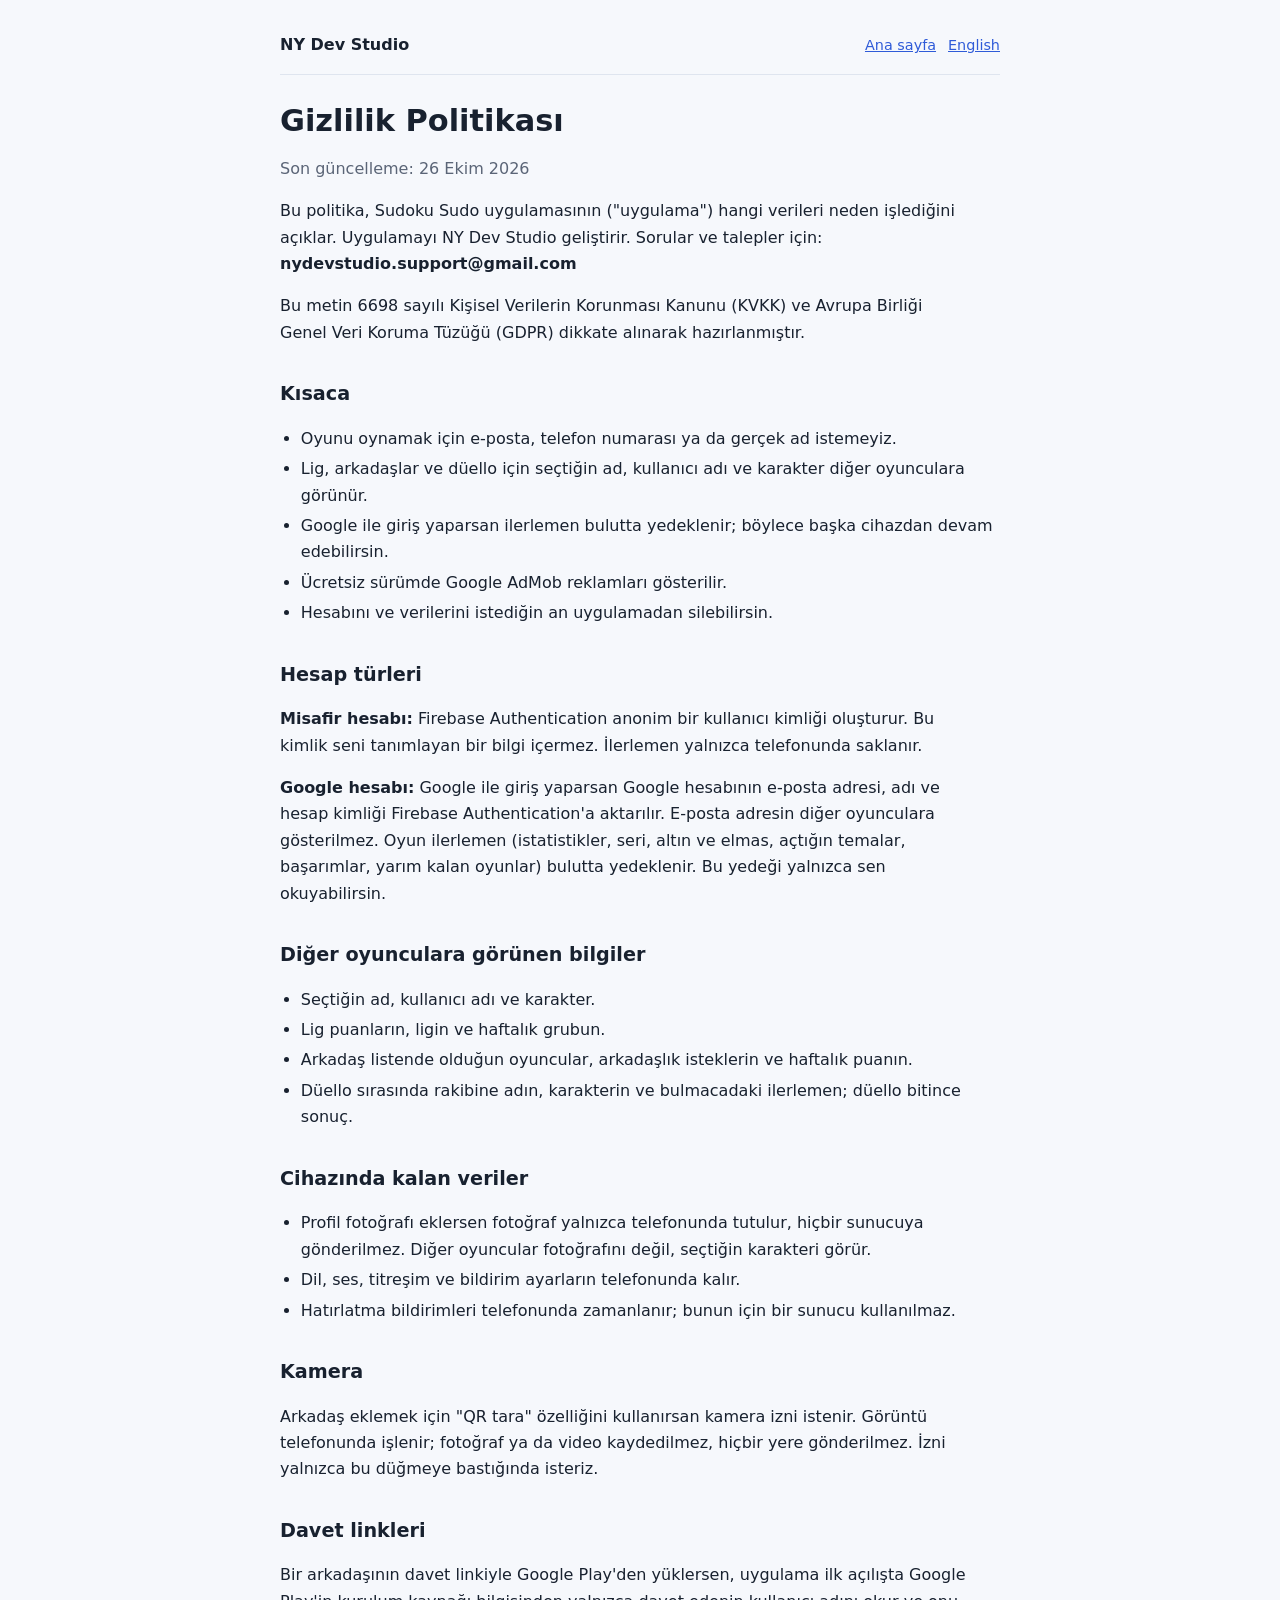
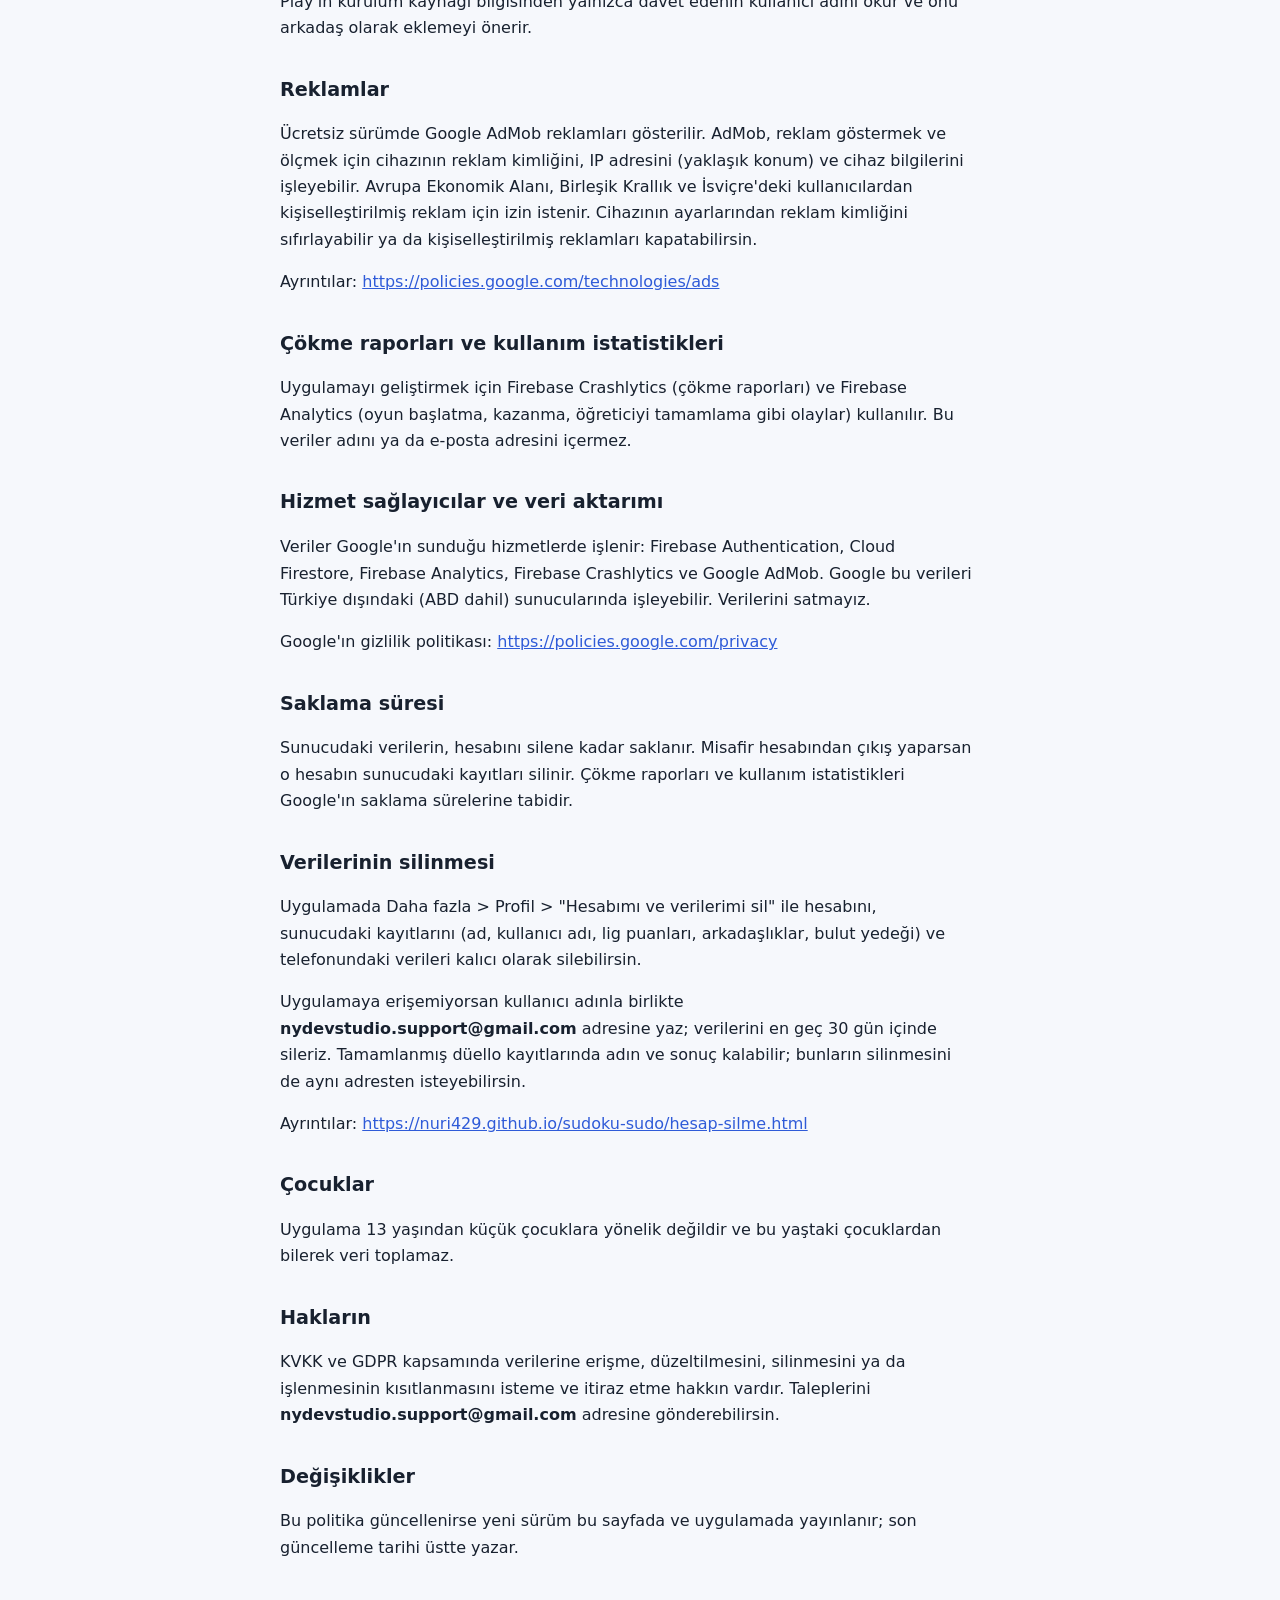
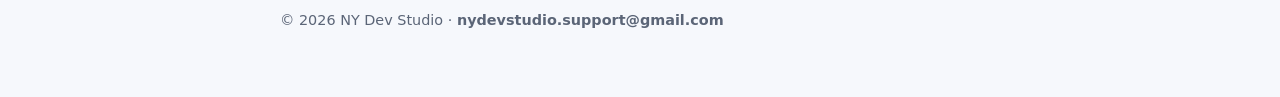
==== sudoku-sudo/gizlilik.html @ 25af7e7c "Sudoku Sudo gizlilik politikası, hesap silme sayfaları ve app-ads.txt Co-Authored-By: Claude Opus 5." ====
<!doctype html>
<html lang="tr">
<head>
<meta charset="utf-8">
<meta name="viewport" content="width=device-width, initial-scale=1">
<title>Gizlilik Politikası · Sudoku Sudo</title>
<link rel="stylesheet" href="/style.css">
</head>
<body>
<main>
<header class="site"><a class="brand" href="/">NY Dev Studio</a><nav class="lang"><a href="/">Ana sayfa</a><a href="/sudoku-sudo/privacy.html" hreflang="en">English</a></nav></header>
<h1>Gizlilik Politikası</h1>
<p class="meta">Son güncelleme: 26 Ekim 2026</p>
<p>Bu politika, Sudoku Sudo uygulamasının (&quot;uygulama&quot;) hangi verileri neden işlediğini açıklar. Uygulamayı NY Dev Studio geliştirir. Sorular ve talepler için: <span class="mail">nydevstudio.support@gmail.com</span></p>
<p>Bu metin 6698 sayılı Kişisel Verilerin Korunması Kanunu (KVKK) ve Avrupa Birliği Genel Veri Koruma Tüzüğü (GDPR) dikkate alınarak hazırlanmıştır.</p>
<h2>Kısaca</h2>
<ul>
<li>Oyunu oynamak için e-posta, telefon numarası ya da gerçek ad istemeyiz.</li>
<li>Lig, arkadaşlar ve düello için seçtiğin ad, kullanıcı adı ve karakter diğer oyunculara görünür.</li>
<li>Google ile giriş yaparsan ilerlemen bulutta yedeklenir; böylece başka cihazdan devam edebilirsin.</li>
<li>Ücretsiz sürümde Google AdMob reklamları gösterilir.</li>
<li>Hesabını ve verilerini istediğin an uygulamadan silebilirsin.</li>
</ul>
<h2>Hesap türleri</h2>
<p><strong>Misafir hesabı:</strong> Firebase Authentication anonim bir kullanıcı kimliği oluşturur. Bu kimlik seni tanımlayan bir bilgi içermez. İlerlemen yalnızca telefonunda saklanır.</p>
<p><strong>Google hesabı:</strong> Google ile giriş yaparsan Google hesabının e-posta adresi, adı ve hesap kimliği Firebase Authentication&#x27;a aktarılır. E-posta adresin diğer oyunculara gösterilmez. Oyun ilerlemen (istatistikler, seri, altın ve elmas, açtığın temalar, başarımlar, yarım kalan oyunlar) bulutta yedeklenir. Bu yedeği yalnızca sen okuyabilirsin.</p>
<h2>Diğer oyunculara görünen bilgiler</h2>
<ul>
<li>Seçtiğin ad, kullanıcı adı ve karakter.</li>
<li>Lig puanların, ligin ve haftalık grubun.</li>
<li>Arkadaş listende olduğun oyuncular, arkadaşlık isteklerin ve haftalık puanın.</li>
<li>Düello sırasında rakibine adın, karakterin ve bulmacadaki ilerlemen; düello bitince sonuç.</li>
</ul>
<h2>Cihazında kalan veriler</h2>
<ul>
<li>Profil fotoğrafı eklersen fotoğraf yalnızca telefonunda tutulur, hiçbir sunucuya gönderilmez. Diğer oyuncular fotoğrafını değil, seçtiğin karakteri görür.</li>
<li>Dil, ses, titreşim ve bildirim ayarların telefonunda kalır.</li>
<li>Hatırlatma bildirimleri telefonunda zamanlanır; bunun için bir sunucu kullanılmaz.</li>
</ul>
<h2>Kamera</h2>
<p>Arkadaş eklemek için &quot;QR tara&quot; özelliğini kullanırsan kamera izni istenir. Görüntü telefonunda işlenir; fotoğraf ya da video kaydedilmez, hiçbir yere gönderilmez. İzni yalnızca bu düğmeye bastığında isteriz.</p>
<h2>Davet linkleri</h2>
<p>Bir arkadaşının davet linkiyle Google Play&#x27;den yüklersen, uygulama ilk açılışta Google Play&#x27;in kurulum kaynağı bilgisinden yalnızca davet edenin kullanıcı adını okur ve onu arkadaş olarak eklemeyi önerir.</p>
<h2>Reklamlar</h2>
<p>Ücretsiz sürümde Google AdMob reklamları gösterilir. AdMob, reklam göstermek ve ölçmek için cihazının reklam kimliğini, IP adresini (yaklaşık konum) ve cihaz bilgilerini işleyebilir. Avrupa Ekonomik Alanı, Birleşik Krallık ve İsviçre&#x27;deki kullanıcılardan kişiselleştirilmiş reklam için izin istenir. Cihazının ayarlarından reklam kimliğini sıfırlayabilir ya da kişiselleştirilmiş reklamları kapatabilirsin.</p>
<p>Ayrıntılar: <a href="https://policies.google.com/technologies/ads">https://policies.google.com/technologies/ads</a></p>
<h2>Çökme raporları ve kullanım istatistikleri</h2>
<p>Uygulamayı geliştirmek için Firebase Crashlytics (çökme raporları) ve Firebase Analytics (oyun başlatma, kazanma, öğreticiyi tamamlama gibi olaylar) kullanılır. Bu veriler adını ya da e-posta adresini içermez.</p>
<h2>Hizmet sağlayıcılar ve veri aktarımı</h2>
<p>Veriler Google&#x27;ın sunduğu hizmetlerde işlenir: Firebase Authentication, Cloud Firestore, Firebase Analytics, Firebase Crashlytics ve Google AdMob. Google bu verileri Türkiye dışındaki (ABD dahil) sunucularında işleyebilir. Verilerini satmayız.</p>
<p>Google&#x27;ın gizlilik politikası: <a href="https://policies.google.com/privacy">https://policies.google.com/privacy</a></p>
<h2>Saklama süresi</h2>
<p>Sunucudaki verilerin, hesabını silene kadar saklanır. Misafir hesabından çıkış yaparsan o hesabın sunucudaki kayıtları silinir. Çökme raporları ve kullanım istatistikleri Google&#x27;ın saklama sürelerine tabidir.</p>
<h2>Verilerinin silinmesi</h2>
<p>Uygulamada Daha fazla &gt; Profil &gt; &quot;Hesabımı ve verilerimi sil&quot; ile hesabını, sunucudaki kayıtlarını (ad, kullanıcı adı, lig puanları, arkadaşlıklar, bulut yedeği) ve telefonundaki verileri kalıcı olarak silebilirsin.</p>
<p>Uygulamaya erişemiyorsan kullanıcı adınla birlikte <span class="mail">nydevstudio.support@gmail.com</span> adresine yaz; verilerini en geç 30 gün içinde sileriz. Tamamlanmış düello kayıtlarında adın ve sonuç kalabilir; bunların silinmesini de aynı adresten isteyebilirsin.</p>
<p>Ayrıntılar: <a href="https://nuri429.github.io/sudoku-sudo/hesap-silme.html">https://nuri429.github.io/sudoku-sudo/hesap-silme.html</a></p>
<h2>Çocuklar</h2>
<p>Uygulama 13 yaşından küçük çocuklara yönelik değildir ve bu yaştaki çocuklardan bilerek veri toplamaz.</p>
<h2>Hakların</h2>
<p>KVKK ve GDPR kapsamında verilerine erişme, düzeltilmesini, silinmesini ya da işlenmesinin kısıtlanmasını isteme ve itiraz etme hakkın vardır. Taleplerini <span class="mail">nydevstudio.support@gmail.com</span> adresine gönderebilirsin.</p>
<h2>Değişiklikler</h2>
<p>Bu politika güncellenirse yeni sürüm bu sayfada ve uygulamada yayınlanır; son güncelleme tarihi üstte yazar.</p>
<footer>© 2026 NY Dev Studio · <span class="mail">nydevstudio.support@gmail.com</span></footer>
</main>
</body>
</html>
---- style.css ----
:root {
  --bg: #f6f8fc; --surface: #ffffff; --fg: #18212f; --muted: #5b6577;
  --line: #dfe5ef; --accent: #2f5bd8;
  --font: "Nunito", "Segoe UI", system-ui, -apple-system, sans-serif;
}
@media (prefers-color-scheme: dark) {
  :root { --bg: #10151f; --surface: #171e2b; --fg: #e8edf6; --muted: #9aa5ba; --line: #2a3446; --accent: #8fa9ff; }
}
* { box-sizing: border-box; }
body { margin: 0; background: var(--bg); color: var(--fg); font: 16px/1.65 var(--font);
  padding: 32px max(16px, env(safe-area-inset-left)) 64px max(16px, env(safe-area-inset-right)); }
main { max-width: 720px; margin: 0 auto; }
header.site { display: flex; flex-wrap: wrap; gap: 8px 16px; align-items: center; justify-content: space-between;
  margin-bottom: 28px; padding-bottom: 16px; border-bottom: 1px solid var(--line); }
header.site a.brand { font-weight: 800; color: var(--fg); text-decoration: none; }
nav.lang a { margin-left: 12px; font-size: .9rem; }
h1 { font-size: 1.9rem; line-height: 1.2; margin: 0 0 8px; }
h2 { font-size: 1.2rem; margin: 32px 0 8px; }
p, li { max-width: 68ch; }
ul, ol { padding-left: 1.3em; }
li { margin: 4px 0; }
a { color: var(--accent); }
.meta { color: var(--muted); }
.card { background: var(--surface); border: 1px solid var(--line); border-radius: 12px; padding: 16px 20px; margin: 16px 0; }
.mail { font-weight: 700; user-select: all; }
footer { margin-top: 48px; color: var(--muted); font-size: .9rem; }
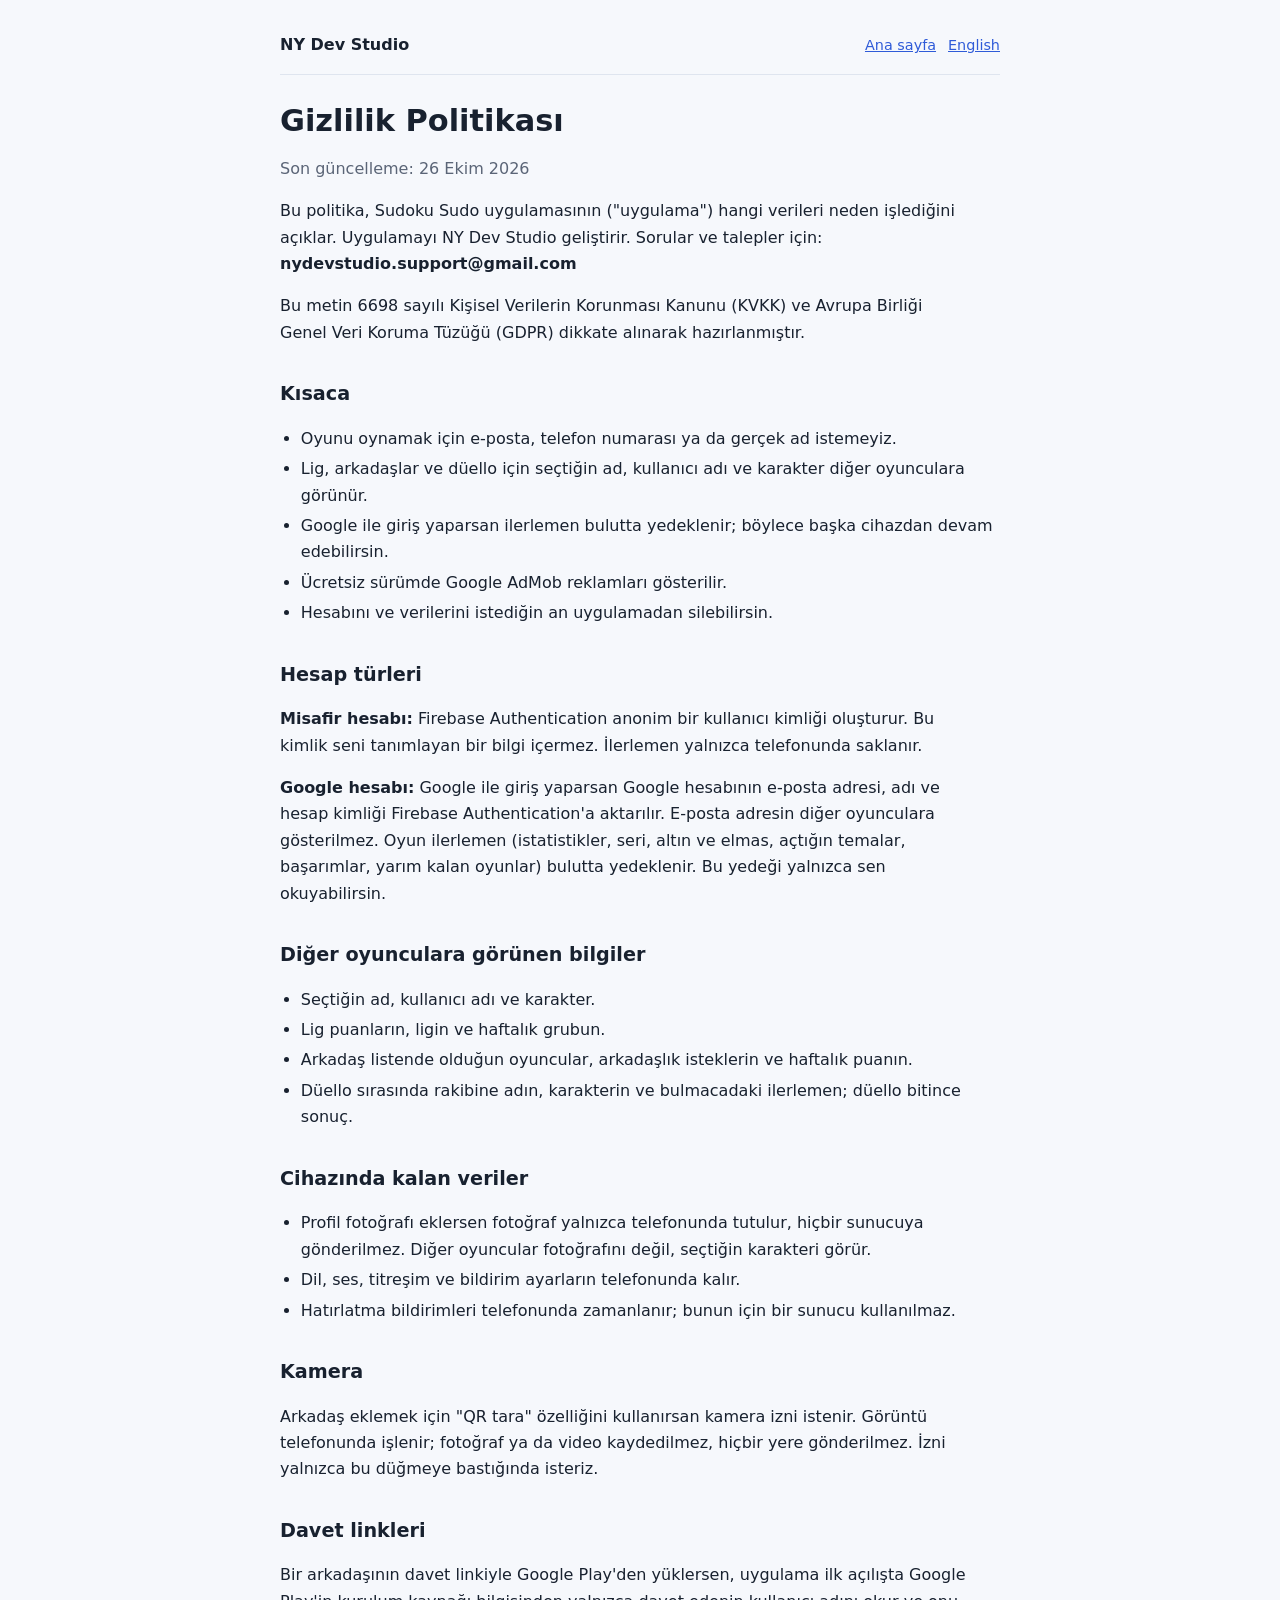
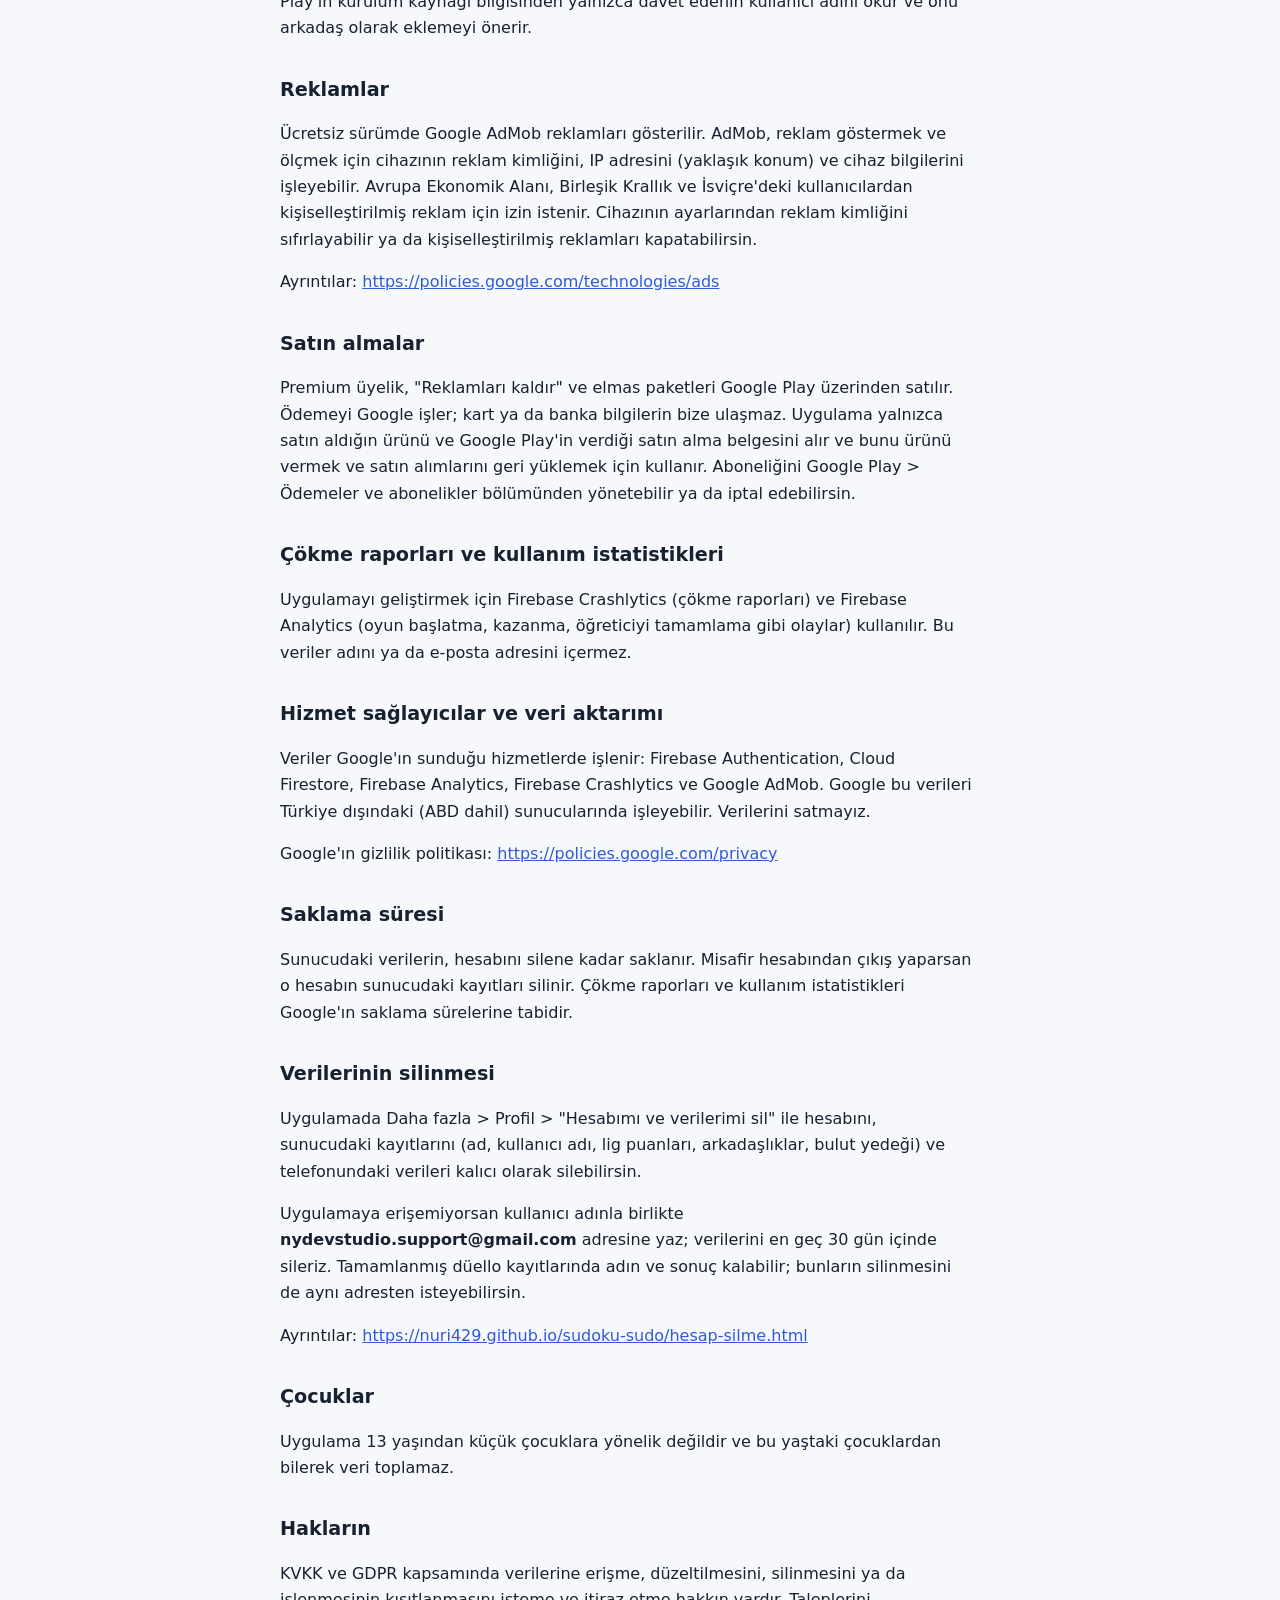
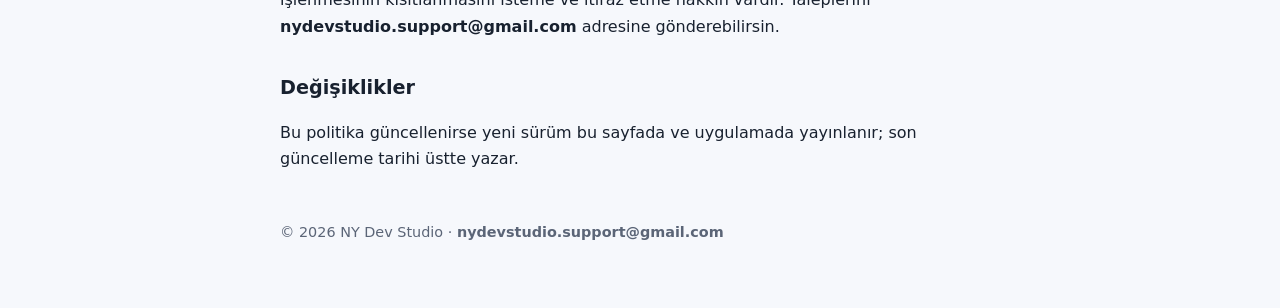
==== commit 93d5d20d: "Gizlilik: satın almalar bölümü Co-Authored-By: Claude Opus 5.5 <noreply@anthropic.com>" ====
--- a/sudoku-sudo/gizlilik.html
+++ b/sudoku-sudo/gizlilik.html
@@ -44,6 +44,8 @@
 <h2>Reklamlar</h2>
 <p>Ücretsiz sürümde Google AdMob reklamları gösterilir. AdMob, reklam göstermek ve ölçmek için cihazının reklam kimliğini, IP adresini (yaklaşık konum) ve cihaz bilgilerini işleyebilir. Avrupa Ekonomik Alanı, Birleşik Krallık ve İsviçre&#x27;deki kullanıcılardan kişiselleştirilmiş reklam için izin istenir. Cihazının ayarlarından reklam kimliğini sıfırlayabilir ya da kişiselleştirilmiş reklamları kapatabilirsin.</p>
 <p>Ayrıntılar: <a href="https://policies.google.com/technologies/ads">https://policies.google.com/technologies/ads</a></p>
+<h2>Satın almalar</h2>
+<p>Premium üyelik, &quot;Reklamları kaldır&quot; ve elmas paketleri Google Play üzerinden satılır. Ödemeyi Google işler; kart ya da banka bilgilerin bize ulaşmaz. Uygulama yalnızca satın aldığın ürünü ve Google Play&#x27;in verdiği satın alma belgesini alır ve bunu ürünü vermek ve satın alımlarını geri yüklemek için kullanır. Aboneliğini Google Play &gt; Ödemeler ve abonelikler bölümünden yönetebilir ya da iptal edebilirsin.</p>
 <h2>Çökme raporları ve kullanım istatistikleri</h2>
 <p>Uygulamayı geliştirmek için Firebase Crashlytics (çökme raporları) ve Firebase Analytics (oyun başlatma, kazanma, öğreticiyi tamamlama gibi olaylar) kullanılır. Bu veriler adını ya da e-posta adresini içermez.</p>
 <h2>Hizmet sağlayıcılar ve veri aktarımı</h2>
